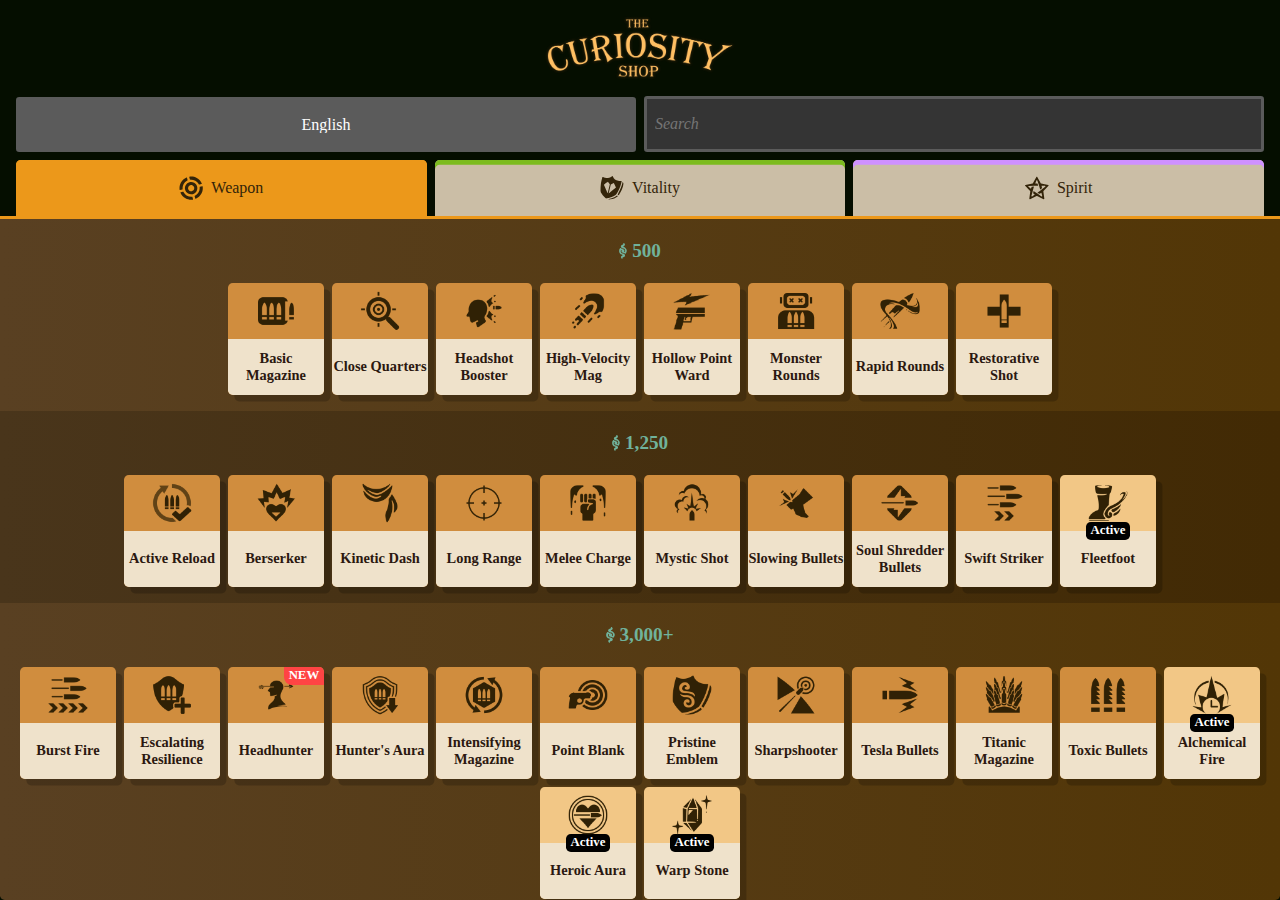
==== index.html @ 11182305 "Add mobile version" ====
<!DOCTYPE html>
<html>
  <head>
    <meta charset="UTF-8" />
    <meta name="viewport" content="width=device-width, initial-scale=1.0" />
    <title>The Curiosity Shop</title>

    <link rel="stylesheet" type="text/css" href="css/style.css" />
    <link rel="stylesheet" type="text/css" href="css/shop.css" />
  </head>
  <body>
    <div class="tier-bonus"><strong></strong><img src="" /><br /><span data-original-text=""></span></div>
    <div class="sidebar-container">
      <div class="sidebar-logo"><img src="images/shop/shop_logo_psd.png" /></div>
      <div class="sidebar-info">
        <span data-original-text="BrowseItems_Title">Browse Items</span>
        <div data-original-text="BrowseItems_Desc">Browse through the item catalog to get yourself ready for your next match!</div>
      </div>
    </div>
    <div class="shop-container">
      <div class="shop-header">
        <div class="shop-tab">
          <button data-tab="weapon">
            <div class="shop-icon"><img src="images/hud/core/icon_courage.svg" /></div>
            <div class="shop-name" data-original-text="CitadelCategoryWeapon">Weapon</div>
          </button>
          <button data-tab="vitality">
            <div class="shop-icon"><img src="images/hud/core/icon_fortitude.svg" /></div>
            <div class="shop-name" data-original-text="CitadelCategoryArmor">Vitality</div>
          </button>
          <button data-tab="spirit">
            <div class="shop-icon"><img src="images/hud/core/icon_spirit.svg" /></div>
            <div class="shop-name" data-original-text="CitadelCategoryTech">Spirit</div>
          </button>
        </div>
        <div class="shop-action">
          <select id="language-select"></select>
          <input type="search" id="search-input" data-original-text="CitadelShopSearch" placeholder="Search" />
        </div>
      </div>
      <div class="shop-divider"></div>

      <div class="shop-content" data-tab="weapon"></div>
      <div class="shop-content" data-tab="vitality"></div>
      <div class="shop-content" data-tab="spirit"></div>
    </div>
    <script type="module" src="js/app.js"></script>
  </body>
</html>
---- css/style.css ----
* {
  box-sizing: border-box;
  font-size: unset;
  font-family: "Retail Demo", serif;
  color: white;
}
body,
html {
  margin: 0;
  padding: 0;
}
body {
  display: flex;
  gap: 4rem;
  background: #050e00;
  padding: 4rem;
  height: 100vh;
}
.sidebar-container {
  flex: 1;
  display: flex;
  flex-direction: column;
  gap: 4rem;
  overflow-y: hidden;
}
.sidebar-logo {
  width: 100%;
}
.sidebar-logo img {
  width: 80%;
}
.sidebar-info {
  display: flex;
  align-items: center;
  justify-content: center;
  flex-direction: column;
  background: #28281f;
  text-align: center;
  padding: 4rem 2rem;
  color: #ffefd7;
  gap: 0.5rem;
  font-size: 0.9rem;
}
.sidebar-info span {
  font-weight: bold;
  font-size: 1.5rem;
  color: inherit;
}
.shop-container {
  display: flex;
  flex-direction: column;
  border-radius: 0.3rem;
  width: 100%;
  height: fit-content;
  max-height: 100%;
  overflow: hidden;
  flex: 3;
}
.shop-header {
  display: flex;
  justify-content: space-between;
  align-items: start;
}
.shop-tab {
  display: flex;
  align-items: flex-end;
  gap: 0.5rem;
}
.shop-tab button {
  display: flex;
  justify-content: center;
  align-items: center;
  gap: 0.5rem;
  cursor: pointer;
  box-shadow: 0 0.3rem 0 0 var(--tab-color) inset;
  border: none;
  border-radius: 0.3rem 0.3rem 0 0;
  background: #cbbea6;
  padding: 0 1.3rem;
  height: 4rem;
  font-weight: 500;
  font-size: 1.5rem;
  word-break: keep-all;
}
.shop-tab button.active {
  background: var(--tab-color);
}
[data-tab="weapon"] {
  --tab-color: #ec981a;
  --tier-color: linear-gradient(to right, #594022, #523606);
  --tier-color-even: linear-gradient(to right, #49351b, #422a04);
  --tier-color-hover: linear-gradient(to right, #755221, #754c0a);
  --tier-bonus-color: #2a2206;
  --ability-color: #d08d3e;
  --ability-color-hover: #fcac4d;
  --ability-color-active: #f2c786;
  --ability-color-active-hover: #fff0a3;
  --ability-icon-filter: brightness(0) saturate(100%) invert(13%) sepia(61%) saturate(524%) hue-rotate(1deg) brightness(96%) contrast(102%);
}
[data-tab="vitality"] {
  --tab-color: #7cbb1e;
  --tier-color: linear-gradient(to right, #4c7215, #2d4706);
  --tier-color-even: linear-gradient(to right, #415f10, #233a04);
  --tier-color-hover: linear-gradient(to right, #557e16, #3e6009);
  --tier-bonus-color: #1b2c00;
  --ability-color: #74b01c;
  --ability-color-hover: #86c920;
  --ability-color-active: #d0f995;
  --ability-color-active-hover: #e3ffa3;
  --ability-icon-filter: brightness(0) saturate(100%) invert(16%) sepia(24%) saturate(2895%) hue-rotate(50deg) brightness(91%) contrast(102%);
}
[data-tab="spirit"] {
  --tab-color: #cf91ff;
  --tier-color: linear-gradient(to right, #372347, #3f2853);
  --tier-color-even: linear-gradient(to right, #331f42, #342046);
  --tier-color-hover: linear-gradient(to right, #5e3f76, #62427c);
  --tier-bonus-color: #2d1d3c;
  --ability-color: #c288f0;
  --ability-color-hover: #de9cff;
  --ability-color-active: #dabef0;
  --ability-color-active-hover: #f9d9ff;
  --ability-icon-filter: brightness(0) saturate(100%) invert(10%) sepia(14%) saturate(5771%) hue-rotate(247deg) brightness(95%) contrast(89%);
}
.shop-icon,
.shop-icon img {
  width: 1.9rem;
  height: 1.9rem;
}
.shop-name {
  color: #332409;
  text-align: center;
  width: min-content;
}
.shop-action {
  display: flex;
  gap: 0.5rem;
  width: 20rem;
}
#search-input {
  border: 0.2rem solid #5b5b5b;
  border-radius: 0.2rem;
  background: #343434;
  padding: 1rem 0.5rem;
  color: white;
  flex: 1;
  min-width: 0;
}
#search-input::placeholder {
  font-style: italic;
}
#language-select {
  align-self: end;
  appearance: none;
  cursor: pointer;
  border: 0.2rem solid #5b5b5b;
  border-radius: 0.2rem;
  background: #5b5b5b;
  padding: 1rem 0.5rem;
  text-align: center;
  color: white;
  flex: 1;
}
#search-input:focus,
#language-select:focus {
  outline: none;
}
#search-input::-webkit-search-cancel-button {
  -webkit-appearance: none;
  cursor: pointer;
  margin-left: 0.4rem;
  background-image: url("data:image/svg+xml;utf8,<svg xmlns='http://www.w3.org/2000/svg' viewBox='0 0 24 24' fill='white'><path d='M19 6.41L17.59 5 12 10.59 6.41 5 5 6.41 10.59 12 5 17.59 6.41 19 12 13.41 17.59 19 19 17.59 13.41 12z'/></svg>");
  width: 1rem;
  height: 1rem;
}
.shop-divider {
  background: var(--tab-color);
  width: 100%;
  height: 0.2rem;
}
.shop-content {
  display: none;
  width: 100%;
  height: 100%;
  overflow: auto;
  margin: 0 auto;
  flex-direction: column;
}
.shop-content.active {
  display: flex;
}

/* Mobile */

@media (max-width: 1440px) {
  body {
    flex-direction: column;
    padding: 0;
    gap: 0;
  }
  .tier-bonus {
    display: none !important;
  }
  .sidebar-container {
    flex: 0 0 auto;
  }
  .sidebar-info {
    display: none;
  }
  .sidebar-logo img {
    width: auto;
    height: 4rem;
    display: block;
    margin: 1em auto;
  }
  .shop-header {
    padding: 0 1rem;
    flex-direction: column-reverse;
    gap: 0.5rem;
  }
  .shop-tab {
    width: 100%;
  }
  .shop-tab button {
    flex: 1;
    padding: 1em 0;
    height: auto;
    max-height: 3.5rem;
  }
  .shop-icon,
  .shop-icon img {
    width: 1.5rem;
    height: 1.5rem;
  }
  .shop-name {
    font-size: 1rem;
  }
  .shop-action {
    width: 100%;
  }
}
---- css/shop.css ----
.tier {
  display: flex;
  position: relative;
  padding: 1.5rem 0;
  background: var(--tier-color);
  transition: 0.3s;
}
.tier:nth-child(even) {
  background: var(--tier-color-even);
}
.tier:hover {
  background: var(--tier-color-hover);
}
.tier:hover .ability {
  background: var(--ability-color-hover);
}
.tier:hover .active-item {
  background: var(--ability-color-active-hover);
}
.tier-cost {
  display: flex;
  flex: 0 0 4rem;
  max-width: 4rem;
  justify-content: center;
  align-items: center;
}
.tier-cost span {
  display: flex;
  gap: 0.3rem;
  align-items: center;
  transform: rotate(-90deg);
  color: #70b29b;
  font-weight: bold;
  font-size: 1.2rem;
}
.tier:hover .tier-cost span {
  filter: brightness(1.4);
}
.tier-cost span img {
  height: 1rem;
}
.tier-bonus {
  display: none;
  position: absolute;
  text-align: center;
  padding: 0.5rem;
  border-radius: 0.3rem;
  background: var(--tier-bonus-color);
  font-weight: 600;
}
.tier-bonus strong {
  font-size: 1.2rem;
  color: white;
}
.tier-bonus img {
  width: 1.2rem;
  height: 1.2rem;
}
.tier-bonus span {
  color: var(--tab-color);
  white-space: nowrap;
}
.ability-grid {
  display: flex;
  flex-wrap: wrap;
  gap: 0.8rem;
}
.ability {
  display: flex;
  flex-direction: column;
  justify-content: center;
  align-items: center;
  box-shadow: 0.4rem 0.4rem rgba(0, 0, 0, 0.2);
  border-radius: 0.3rem;
  background: var(--ability-color);
  width: 6rem;
  height: 7rem;
  overflow: hidden;
}
.icon-container {
  display: flex;
  justify-content: center;
  align-items: center;
  height: 50%;
}
.icon-container img {
  width: 2.5rem;
  height: 2.5rem;
  filter: var(--ability-icon-filter);
}
.label {
  display: flex;
  justify-content: center;
  align-items: center;
  box-sizing: border-box;
  background: #efe2cb;
  width: 100%;
  height: 50%;
  color: #2b1810;
  font-weight: bold;
  font-size: 0.9rem;
  text-align: center;
}
.active-item {
  position: relative;
  background: var(--ability-color-active);
}
.active-item::before {
  position: absolute;
  border-radius: 0.3rem;
  background: black;
  padding: 0.1rem 0.3rem;
  content: var(--active-label);
  color: white;
  font-size: 0.8rem;
  text-align: center;
  font-weight: bold;
}
.new-item {
  position: relative;
}
.new-item::after {
  position: absolute;
  top: 0;
  right: 0;
  border-radius: 0 0 0 0.5rem;
  background: #ff4444;
  padding: 0.1rem 0.3rem;
  content: var(--new-label);
  color: white;
  font-size: 0.8rem;
  font-weight: bold;
}
.link-item {
  position: relative;
}

/* Mobile */

@media (max-width: 1440px) {
  .tier {
    display: flex;
    flex-direction: column;
    padding: 1rem;
    gap: 1rem;
  }
  .tier-cost {
    display: flex;
    flex: 0 0 2rem;
    max-width: 100%;
  }
  .tier-cost span {
    transform: none;
  }
  .tier:hover .tier-cost span {
    filter: brightness(1.4);
  }
  .tier-cost span img {
    height: 1rem;
  }
  .ability-grid {
    display: flex;
    justify-content: center;
    gap: 0.5rem;
  }
}
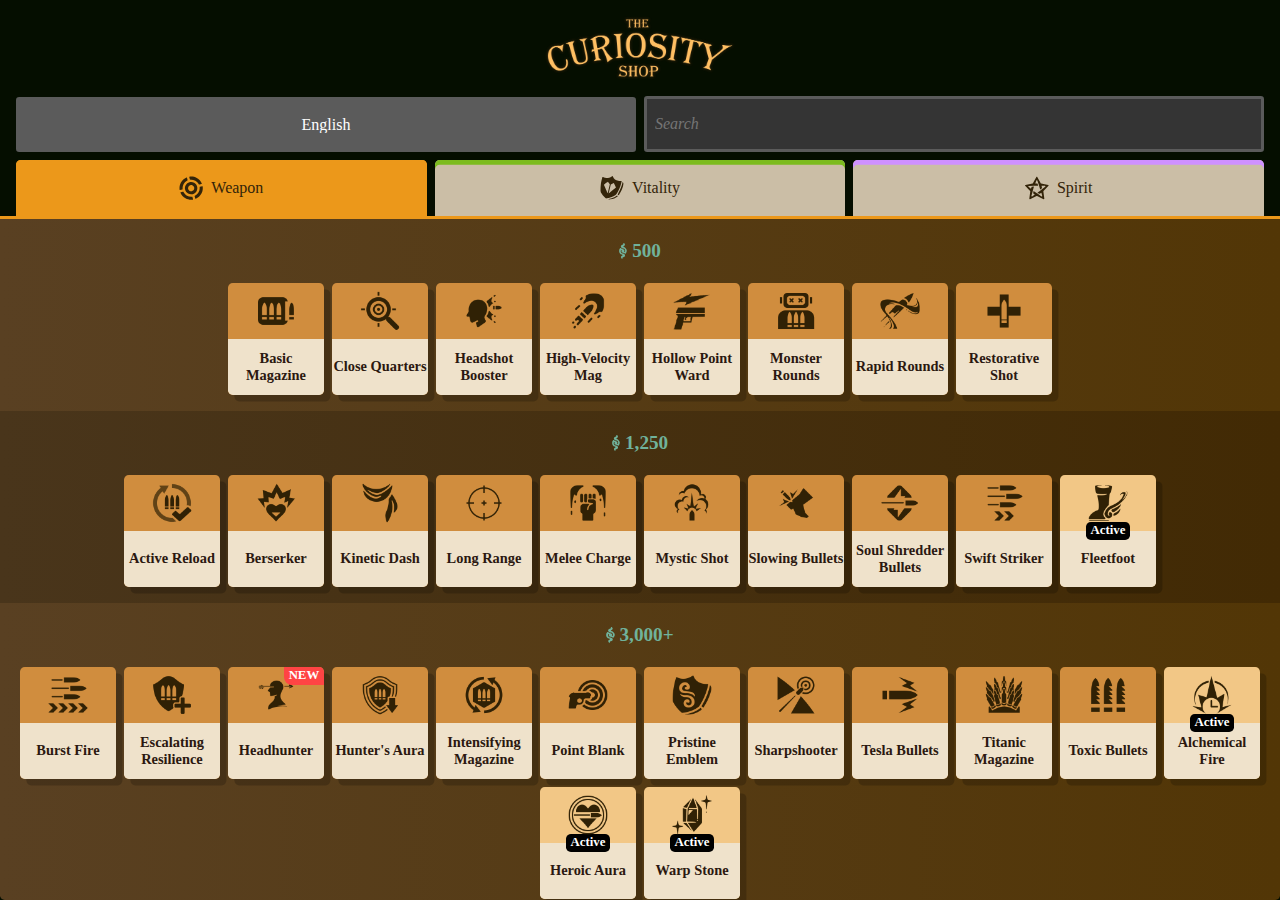
==== commit d6faeaa6: "Rename div and data tags" ====
--- a/index.html
+++ b/index.html
@@ -9,12 +9,12 @@
     <link rel="stylesheet" type="text/css" href="css/shop.css" />
   </head>
   <body>
-    <div class="tier-bonus"><strong></strong><img src="" /><br /><span data-original-text=""></span></div>
+    <div class="tier-bonus"><strong></strong><img src="" /><br /><span data-text=""></span></div>
     <div class="sidebar-container">
       <div class="sidebar-logo"><img src="images/shop/shop_logo_psd.png" /></div>
       <div class="sidebar-info">
-        <span data-original-text="BrowseItems_Title">Browse Items</span>
-        <div data-original-text="BrowseItems_Desc">Browse through the item catalog to get yourself ready for your next match!</div>
+        <span data-text="BrowseItems_Title">Browse Items</span>
+        <div data-text="BrowseItems_Desc">Browse through the item catalog to get yourself ready for your next match!</div>
       </div>
     </div>
     <div class="shop-container">
@@ -22,20 +22,20 @@
         <div class="shop-tab">
           <button data-tab="weapon">
             <div class="shop-icon"><img src="images/hud/core/icon_courage.svg" /></div>
-            <div class="shop-name" data-original-text="CitadelCategoryWeapon">Weapon</div>
+            <div class="shop-name" data-text="CitadelCategoryWeapon">Weapon</div>
           </button>
           <button data-tab="vitality">
             <div class="shop-icon"><img src="images/hud/core/icon_fortitude.svg" /></div>
-            <div class="shop-name" data-original-text="CitadelCategoryArmor">Vitality</div>
+            <div class="shop-name" data-text="CitadelCategoryArmor">Vitality</div>
           </button>
           <button data-tab="spirit">
             <div class="shop-icon"><img src="images/hud/core/icon_spirit.svg" /></div>
-            <div class="shop-name" data-original-text="CitadelCategoryTech">Spirit</div>
+            <div class="shop-name" data-text="CitadelCategoryTech">Spirit</div>
           </button>
         </div>
         <div class="shop-action">
           <select id="language-select"></select>
-          <input type="search" id="search-input" data-original-text="CitadelShopSearch" placeholder="Search" />
+          <input type="search" id="search-input" data-text="CitadelShopSearch" placeholder="Search" />
         </div>
       </div>
       <div class="shop-divider"></div>
--- a/css/shop.css
+++ b/css/shop.css
@@ -60,7 +60,7 @@
   color: var(--tab-color);
   white-space: nowrap;
 }
-.ability-grid {
+.ability-container {
   display: flex;
   flex-wrap: wrap;
   gap: 0.8rem;
@@ -77,18 +77,18 @@
   height: 7rem;
   overflow: hidden;
 }
-.icon-container {
+.ability-icon {
   display: flex;
   justify-content: center;
   align-items: center;
   height: 50%;
 }
-.icon-container img {
+.ability-icon img {
   width: 2.5rem;
   height: 2.5rem;
   filter: var(--ability-icon-filter);
 }
-.label {
+.ability-name {
   display: flex;
   justify-content: center;
   align-items: center;
@@ -110,7 +110,7 @@
   border-radius: 0.3rem;
   background: black;
   padding: 0.1rem 0.3rem;
-  content: var(--active-label);
+  content: var(--active-badge);
   color: white;
   font-size: 0.8rem;
   text-align: center;
@@ -126,7 +126,7 @@
   border-radius: 0 0 0 0.5rem;
   background: #ff4444;
   padding: 0.1rem 0.3rem;
-  content: var(--new-label);
+  content: var(--new-badge);
   color: white;
   font-size: 0.8rem;
   font-weight: bold;
@@ -158,7 +158,7 @@
   .tier-cost span img {
     height: 1rem;
   }
-  .ability-grid {
+  .ability-container {
     display: flex;
     justify-content: center;
     gap: 0.5rem;
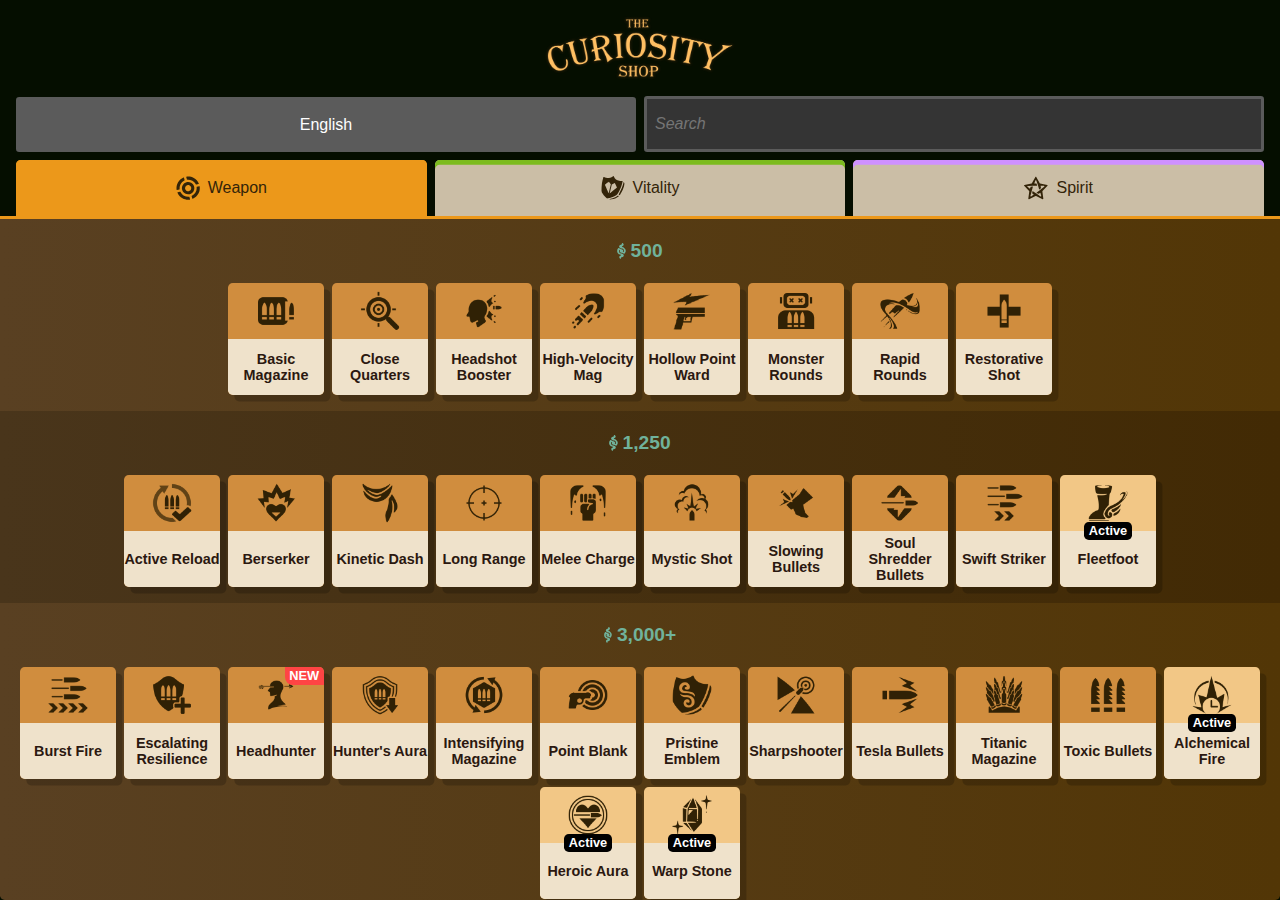
==== commit 813ff270: "Add ability language popup" ====
--- a/index.html
+++ b/index.html
@@ -10,6 +10,14 @@
   </head>
   <body>
     <div class="tier-bonus"><strong></strong><img src="" /><br /><span data-text=""></span></div>
+    <div class="ability-info">
+      <div class="info-header">
+        <div class="info-name"></div>
+        <div class="info-cost"></div>
+      </div>
+      <div class="info-language-container"></div>
+    </div>
+
     <div class="sidebar-container">
       <div class="sidebar-logo"><img src="images/shop/shop_logo_psd.png" /></div>
       <div class="sidebar-info">
--- a/css/style.css
+++ b/css/style.css
@@ -1,7 +1,67 @@
+.ability-info {
+  display: none;
+  position: relative;
+  flex-direction: column;
+  border-radius: 0.5em;
+  background-color: #80550f;
+  width: 20em;
+  overflow: hidden;
+  color: #c5b7a8;
+  z-index: 100;
+}
+.info-header {
+  display: flex;
+  flex-direction: column;
+  background: #c97b01;
+  padding: 1em;
+  color: white;
+  font-weight: bold;
+}
+.info-name {
+  margin: 0;
+  font-size: 1.3em;
+  text-shadow: 0.1em 0.1em rgba(0, 0, 0, 0.1);
+}
+.info-cost {
+  display: flex;
+  gap: 0.3rem;
+  color: #70b29b;
+  font-size: 1.1em;
+}
+.info-cost img {
+  height: 1.5rem;
+}
+.info-language-container {
+  display: flex;
+  flex-direction: column;
+  padding: 1em;
+  gap: 0.5rem;
+}
+.info-language {
+  display: flex;
+  align-items: center;
+  background: var(--tier-color);
+}
+
+.info-localized {
+  display: flex;
+  justify-content: center;
+  background-color: #6c4600;
+  font-weight: bold;
+  flex: 1;
+  min-height: 1.5rem;
+  border-radius: 0.3rem;
+}
+
+.info-localized-name {
+  flex: 2;
+  padding: 0 1rem;
+}
+
 * {
   box-sizing: border-box;
   font-size: unset;
-  font-family: "Retail Demo", serif;
+  font-family: "Retail Demo", sans-serif;
   color: white;
 }
 body,
@@ -197,9 +257,6 @@
     padding: 0;
     gap: 0;
   }
-  .tier-bonus {
-    display: none !important;
-  }
   .sidebar-container {
     flex: 0 0 auto;
   }
--- a/css/shop.css
+++ b/css/shop.css
@@ -152,6 +152,9 @@
   .tier-cost span {
     transform: none;
   }
+  .tier-bonus {
+    display: none !important;
+  }
   .tier:hover .tier-cost span {
     filter: brightness(1.4);
   }
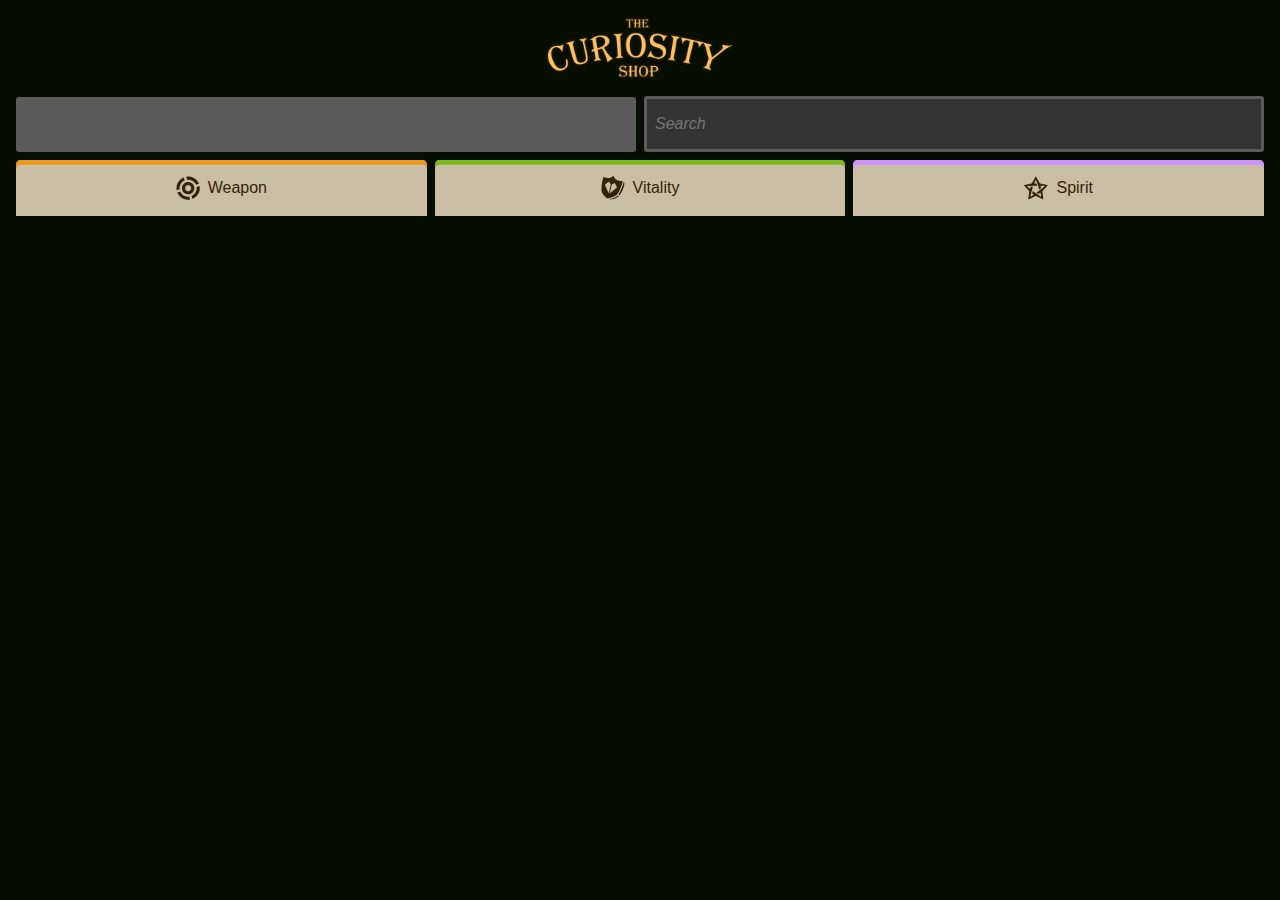
==== commit ddc3db08: "Add mobile support for abilityInfo.js" ====
--- a/index.html
+++ b/index.html
@@ -16,6 +16,7 @@
         <div class="info-cost"></div>
       </div>
       <div class="info-language-container"></div>
+      <div class="info-close"><img src="/images/control_icons/x_close_png.png" /></div>
     </div>
 
     <div class="sidebar-container">
--- a/css/style.css
+++ b/css/style.css
@@ -12,7 +12,7 @@
 .info-header {
   display: flex;
   flex-direction: column;
-  background: #c97b01;
+  background: var(--tab-color);
   padding: 1em;
   color: white;
   font-weight: bold;
@@ -46,7 +46,7 @@
 .info-localized {
   display: flex;
   justify-content: center;
-  background-color: #6c4600;
+  background-color: var(--tier-bonus-color);
   font-weight: bold;
   flex: 1;
   min-height: 1.5rem;
@@ -56,6 +56,9 @@
 .info-localized-name {
   flex: 2;
   padding: 0 1rem;
+}
+.info-close {
+  display: none;
 }
 
 * {
@@ -227,8 +230,7 @@
 #search-input::-webkit-search-cancel-button {
   -webkit-appearance: none;
   cursor: pointer;
-  margin-left: 0.4rem;
-  background-image: url("data:image/svg+xml;utf8,<svg xmlns='http://www.w3.org/2000/svg' viewBox='0 0 24 24' fill='white'><path d='M19 6.41L17.59 5 12 10.59 6.41 5 5 6.41 10.59 12 5 17.59 6.41 19 12 13.41 17.59 19 19 17.59 13.41 12z'/></svg>");
+  background: center/100% url("../images/control_icons/x_close_png.png");
   width: 1rem;
   height: 1rem;
 }
@@ -294,4 +296,20 @@
   .shop-action {
     width: 100%;
   }
-}
+  .ability-info {
+    width: 90%;
+    max-height: 90%;
+    box-shadow: 0.4rem 0.4rem rgba(0, 0, 0, 0.2);
+  }
+  .info-language-container {
+    overflow: scroll;
+  }
+  .info-close {
+    display: block;
+    text-align: center;
+    width: 100%;
+    background: var(--tier-bonus-color);
+    height: 3rem;
+    align-content: center;
+  }
+}
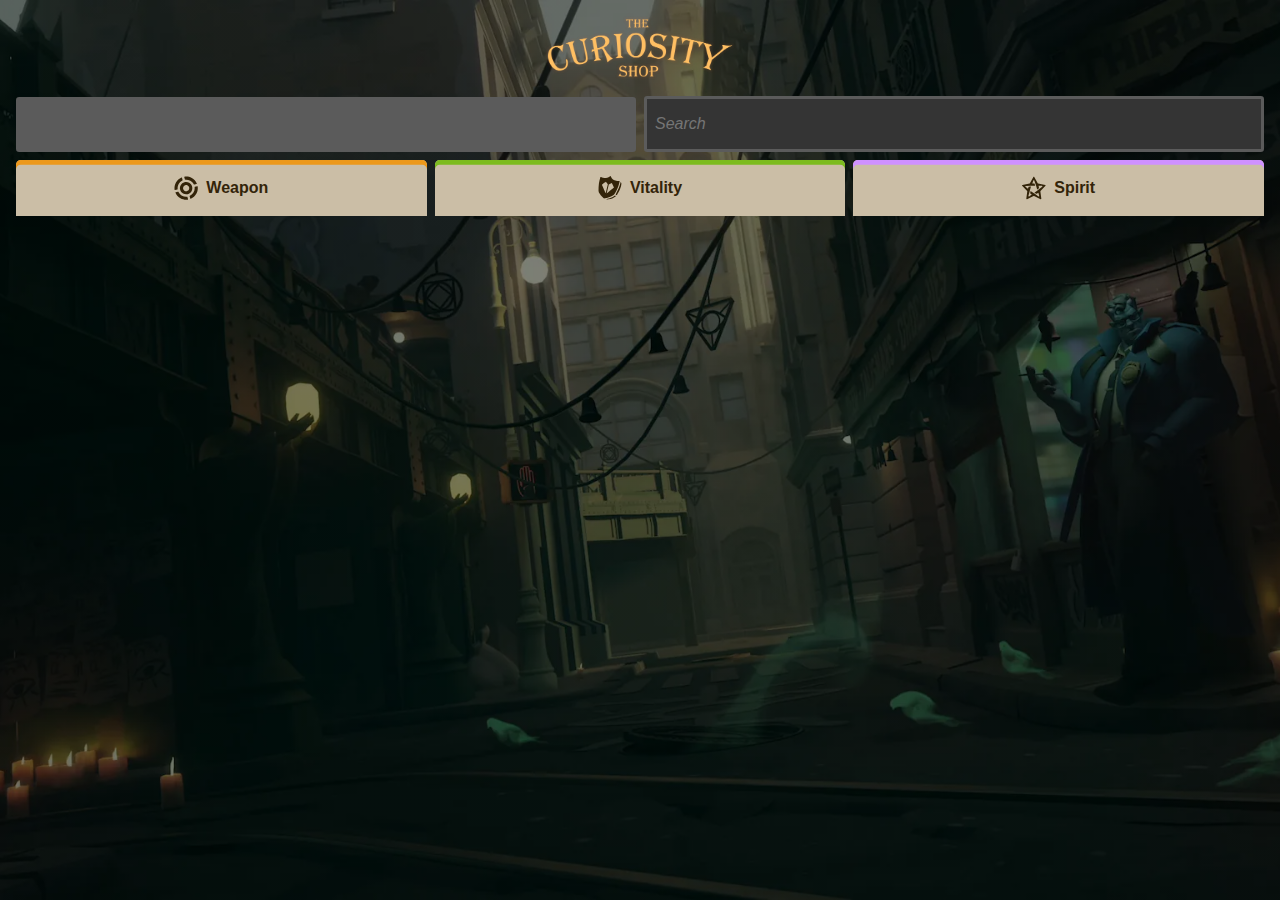
==== commit 79d03a78: "Update styles" ====
--- a/index.html
+++ b/index.html
@@ -9,8 +9,11 @@
     <link rel="stylesheet" type="text/css" href="css/shop.css" />
   </head>
   <body>
-    <div class="tier-bonus"><strong></strong><img src="" /><br /><span data-text=""></span></div>
-    <div class="ability-info">
+    <div class="tier-bonus-container">
+      <div class="tier-bonus-value"><span></span><img src="" /></div>
+      <div class="tier-bonus-label" data-text=""></div>
+    </div>
+    <div class="info-container">
       <div class="info-header">
         <div class="info-name"></div>
         <div class="info-cost"></div>
--- a/css/style.css
+++ b/css/style.css
@@ -1,71 +1,8 @@
-.ability-info {
-  display: none;
-  position: relative;
-  flex-direction: column;
-  border-radius: 0.5em;
-  background-color: #80550f;
-  width: 20em;
-  overflow: hidden;
-  color: #c5b7a8;
-  z-index: 100;
-}
-.info-header {
-  display: flex;
-  flex-direction: column;
-  background: var(--tab-color);
-  padding: 1em;
-  color: white;
-  font-weight: bold;
-}
-.info-name {
-  margin: 0;
-  font-size: 1.3em;
-  text-shadow: 0.1em 0.1em rgba(0, 0, 0, 0.1);
-}
-.info-cost {
-  display: flex;
-  gap: 0.3rem;
-  color: #70b29b;
-  font-size: 1.1em;
-}
-.info-cost img {
-  height: 1.5rem;
-}
-.info-language-container {
-  display: flex;
-  flex-direction: column;
-  padding: 1em;
-  gap: 0.5rem;
-}
-.info-language {
-  display: flex;
-  align-items: center;
-  background: var(--tier-color);
-}
-
-.info-localized {
-  display: flex;
-  justify-content: center;
-  background-color: var(--tier-bonus-color);
-  font-weight: bold;
-  flex: 1;
-  min-height: 1.5rem;
-  border-radius: 0.3rem;
-}
-
-.info-localized-name {
-  flex: 2;
-  padding: 0 1rem;
-}
-.info-close {
-  display: none;
-}
-
 * {
   box-sizing: border-box;
+  color: white;
   font-size: unset;
   font-family: "Retail Demo", sans-serif;
-  color: white;
 }
 body,
 html {
@@ -75,13 +12,15 @@
 body {
   display: flex;
   gap: 4rem;
-  background: #050e00;
+  background: linear-gradient(rgba(0, 0, 0, 0.5), rgba(0, 0, 0, 0.5)), url("../images/menu_streets.webp") center/cover no-repeat;
+
   padding: 4rem;
   height: 100vh;
+  overflow: hidden;
 }
 .sidebar-container {
+  display: flex;
   flex: 1;
-  display: flex;
   flex-direction: column;
   gap: 4rem;
   overflow-y: hidden;
@@ -94,30 +33,30 @@
 }
 .sidebar-info {
   display: flex;
+  flex-direction: column;
+  justify-content: center;
   align-items: center;
-  justify-content: center;
-  flex-direction: column;
+  gap: 0.5rem;
   background: #28281f;
-  text-align: center;
   padding: 4rem 2rem;
   color: #ffefd7;
-  gap: 0.5rem;
   font-size: 0.9rem;
+  text-align: center;
 }
 .sidebar-info span {
+  color: inherit;
   font-weight: bold;
   font-size: 1.5rem;
-  color: inherit;
 }
 .shop-container {
   display: flex;
+  flex: 3;
   flex-direction: column;
   border-radius: 0.3rem;
   width: 100%;
   height: fit-content;
   max-height: 100%;
   overflow: hidden;
-  flex: 3;
 }
 .shop-header {
   display: flex;
@@ -150,10 +89,12 @@
 }
 [data-tab="weapon"] {
   --tab-color: #ec981a;
-  --tier-color: linear-gradient(to right, #594022, #523606);
-  --tier-color-even: linear-gradient(to right, #49351b, #422a04);
-  --tier-color-hover: linear-gradient(to right, #755221, #754c0a);
+  --tier-color: #594022;
+  --tier-color-even: #49351b;
+  --tier-color-hover: #755221;
   --tier-bonus-color: #2a2206;
+  --info-color: #be7f1e;
+  --info-color-alt: #614512;
   --ability-color: #d08d3e;
   --ability-color-hover: #fcac4d;
   --ability-color-active: #f2c786;
@@ -162,10 +103,12 @@
 }
 [data-tab="vitality"] {
   --tab-color: #7cbb1e;
-  --tier-color: linear-gradient(to right, #4c7215, #2d4706);
-  --tier-color-even: linear-gradient(to right, #415f10, #233a04);
-  --tier-color-hover: linear-gradient(to right, #557e16, #3e6009);
+  --tier-color: #4c7215;
+  --tier-color-even: #415f10;
+  --tier-color-hover: #557e16;
   --tier-bonus-color: #1b2c00;
+  --info-color: #6e9728;
+  --info-color-alt: #425a17;
   --ability-color: #74b01c;
   --ability-color-hover: #86c920;
   --ability-color-active: #d0f995;
@@ -174,10 +117,12 @@
 }
 [data-tab="spirit"] {
   --tab-color: #cf91ff;
-  --tier-color: linear-gradient(to right, #372347, #3f2853);
-  --tier-color-even: linear-gradient(to right, #331f42, #342046);
-  --tier-color-hover: linear-gradient(to right, #5e3f76, #62427c);
+  --tier-color: #372347;
+  --tier-color-even: #2b1c3b;
+  --tier-color-hover: #5e3f76;
   --tier-bonus-color: #2d1d3c;
+  --info-color: #8658b1;
+  --info-color-alt: #4b2a69;
   --ability-color: #c288f0;
   --ability-color-hover: #de9cff;
   --ability-color-active: #dabef0;
@@ -190,9 +135,10 @@
   height: 1.9rem;
 }
 .shop-name {
+  width: min-content;
   color: #332409;
+  font-weight: 600;
   text-align: center;
-  width: min-content;
 }
 .shop-action {
   display: flex;
@@ -200,18 +146,26 @@
   width: 20rem;
 }
 #search-input {
+  flex: 1;
   border: 0.2rem solid #5b5b5b;
   border-radius: 0.2rem;
   background: #343434;
   padding: 1rem 0.5rem;
+  min-width: 0;
   color: white;
-  flex: 1;
-  min-width: 0;
+}
+#search-input:hover {
+  border: 0.2rem solid #5b5b5b;
 }
 #search-input::placeholder {
   font-style: italic;
+  transition: 0.3s;
+}
+#search-input:focus::placeholder {
+  opacity: 0;
 }
 #language-select {
+  flex: 1;
   align-self: end;
   appearance: none;
   cursor: pointer;
@@ -219,9 +173,8 @@
   border-radius: 0.2rem;
   background: #5b5b5b;
   padding: 1rem 0.5rem;
+  color: white;
   text-align: center;
-  color: white;
-  flex: 1;
 }
 #search-input:focus,
 #language-select:focus {
@@ -233,19 +186,26 @@
   background: center/100% url("../images/control_icons/x_close_png.png");
   width: 1rem;
   height: 1rem;
+  opacity: 0.5;
+  transition: 0.5s;
+}
+#search-input::-webkit-search-cancel-button:hover {
+  opacity: 1;
+  transform: scale(1.2);
 }
 .shop-divider {
   background: var(--tab-color);
   width: 100%;
-  height: 0.2rem;
+  height: 0.4rem;
+  min-height: 0.4rem;
 }
 .shop-content {
   display: none;
+  flex-direction: column;
+  margin: 0 auto;
   width: 100%;
   height: 100%;
   overflow: auto;
-  margin: 0 auto;
-  flex-direction: column;
 }
 .shop-content.active {
   display: flex;
@@ -256,8 +216,8 @@
 @media (max-width: 1440px) {
   body {
     flex-direction: column;
+    gap: 0;
     padding: 0;
-    gap: 0;
   }
   .sidebar-container {
     flex: 0 0 auto;
@@ -266,22 +226,22 @@
     display: none;
   }
   .sidebar-logo img {
+    display: block;
+    margin: 1rem auto;
     width: auto;
     height: 4rem;
-    display: block;
-    margin: 1em auto;
   }
   .shop-header {
-    padding: 0 1rem;
     flex-direction: column-reverse;
     gap: 0.5rem;
+    padding: 0 1rem;
   }
   .shop-tab {
     width: 100%;
   }
   .shop-tab button {
     flex: 1;
-    padding: 1em 0;
+    padding: 1rem 0;
     height: auto;
     max-height: 3.5rem;
   }
@@ -296,20 +256,4 @@
   .shop-action {
     width: 100%;
   }
-  .ability-info {
-    width: 90%;
-    max-height: 90%;
-    box-shadow: 0.4rem 0.4rem rgba(0, 0, 0, 0.2);
-  }
-  .info-language-container {
-    overflow: scroll;
-  }
-  .info-close {
-    display: block;
-    text-align: center;
-    width: 100%;
-    background: var(--tier-bonus-color);
-    height: 3rem;
-    align-content: center;
-  }
-}
+}
--- a/css/shop.css
+++ b/css/shop.css
@@ -1,9 +1,9 @@
 .tier {
   display: flex;
   position: relative;
+  transition: 0.3s;
+  background: var(--tier-color);
   padding: 1.5rem 0;
-  background: var(--tier-color);
-  transition: 0.3s;
 }
 .tier:nth-child(even) {
   background: var(--tier-color-even);
@@ -20,14 +20,14 @@
 .tier-cost {
   display: flex;
   flex: 0 0 4rem;
+  justify-content: center;
+  align-items: center;
   max-width: 4rem;
-  justify-content: center;
-  align-items: center;
 }
 .tier-cost span {
   display: flex;
+  align-items: center;
   gap: 0.3rem;
-  align-items: center;
   transform: rotate(-90deg);
   color: #70b29b;
   font-weight: bold;
@@ -39,44 +39,55 @@
 .tier-cost span img {
   height: 1rem;
 }
-.tier-bonus {
+.tier-bonus-container {
   display: none;
+  flex-direction: column;
   position: absolute;
-  text-align: center;
-  padding: 0.5rem;
   border-radius: 0.3rem;
   background: var(--tier-bonus-color);
+  padding: 0.3rem 1rem;
   font-weight: 600;
-}
-.tier-bonus strong {
+  text-align: center;
+  font-weight: bold;
+}
+.tier-bonus-value {
+  display: flex;
+  justify-content: center;
+  align-items: center;
+  gap: 0.5rem;
+  color: white;
   font-size: 1.2rem;
-  color: white;
-}
-.tier-bonus img {
+}
+.tier-bonus-value img {
   width: 1.2rem;
   height: 1.2rem;
 }
-.tier-bonus span {
+.tier-bonus-label {
   color: var(--tab-color);
   white-space: nowrap;
 }
 .ability-container {
   display: flex;
   flex-wrap: wrap;
-  gap: 0.8rem;
+  gap: 0.7rem;
 }
 .ability {
   display: flex;
   flex-direction: column;
   justify-content: center;
   align-items: center;
-  box-shadow: 0.4rem 0.4rem rgba(0, 0, 0, 0.2);
+  transition: 0.1s;
+  box-shadow: 0.3rem 0.3rem rgba(0, 0, 0, 0.2);
   border-radius: 0.3rem;
   background: var(--ability-color);
   width: 6rem;
   height: 7rem;
   overflow: hidden;
 }
+.ability:hover {
+  transform: scale(1.05);
+  box-shadow: 0.1rem 0.1rem rgba(0, 0, 0, 0.2);
+}
 .ability-icon {
   display: flex;
   justify-content: center;
@@ -84,9 +95,9 @@
   height: 50%;
 }
 .ability-icon img {
+  filter: var(--ability-icon-filter);
   width: 2.5rem;
   height: 2.5rem;
-  filter: var(--ability-icon-filter);
 }
 .ability-name {
   display: flex;
@@ -107,32 +118,77 @@
 }
 .active-item::before {
   position: absolute;
-  border-radius: 0.3rem;
+  border-radius: 0.2rem;
   background: black;
-  padding: 0.1rem 0.3rem;
+  padding: 0.1rem auto;
+  width: 4rem;
   content: var(--active-badge);
   color: white;
+  font-weight: bold;
   font-size: 0.8rem;
   text-align: center;
-  font-weight: bold;
-}
-.new-item {
+}
+.info-container {
+  display: none;
   position: relative;
-}
-.new-item::after {
-  position: absolute;
-  top: 0;
-  right: 0;
-  border-radius: 0 0 0 0.5rem;
-  background: #ff4444;
-  padding: 0.1rem 0.3rem;
-  content: var(--new-badge);
+  flex-direction: column;
+  z-index: 100;
+  box-shadow: rgba(0, 0, 0, 0.5) 0 0 1rem;
+  border-radius: 0.5rem;
+  background-color: var(--tier-color-hover);
+  width: 20rem;
+  overflow: hidden;
+  color: #c5b7a8;
+}
+.info-header {
+  display: flex;
+  flex-direction: column;
+  background: var(--info-color);
+  padding: 1rem;
   color: white;
-  font-size: 0.8rem;
-  font-weight: bold;
-}
-.link-item {
-  position: relative;
+  font-weight: bold;
+}
+.info-name {
+  margin: 0;
+  font-size: 1.3rem;
+  text-shadow: 0.1rem 0.1rem rgba(0, 0, 0, 0.1);
+}
+.info-cost {
+  display: flex;
+  gap: 0.3rem;
+  filter: brightness(1.4);
+  color: #70b29b;
+  font-size: 1.1rem;
+}
+.info-cost img {
+  height: 1.5rem;
+}
+.info-language-container {
+  display: flex;
+  flex-direction: column;
+  gap: 0.3rem;
+  padding: 1rem;
+}
+.info-language {
+  display: flex;
+  align-items: center;
+}
+.info-localized {
+  display: flex;
+  align-items: center;
+  flex: 1;
+  justify-content: center;
+  border-radius: 0.3rem;
+  background-color: var(--info-color-alt);
+  min-height: 2rem;
+  font-weight: bold;
+}
+.info-localized-name {
+  flex: 2;
+  padding: 0 1rem;
+}
+.info-close {
+  display: none;
 }
 
 /* Mobile */
@@ -141,8 +197,8 @@
   .tier {
     display: flex;
     flex-direction: column;
+    gap: 1rem;
     padding: 1rem;
-    gap: 1rem;
   }
   .tier-cost {
     display: flex;
@@ -152,7 +208,7 @@
   .tier-cost span {
     transform: none;
   }
-  .tier-bonus {
+  .tier-bonus-container {
     display: none !important;
   }
   .tier:hover .tier-cost span {
@@ -166,4 +222,20 @@
     justify-content: center;
     gap: 0.5rem;
   }
-}
+  .info-container {
+    width: 90%;
+    max-height: 90%;
+  }
+  .info-language-container {
+    overflow-y: scroll;
+  }
+  .info-close {
+    display: block;
+    align-content: center;
+    cursor: pointer;
+    background: var(--tier-bonus-color);
+    width: 100%;
+    height: 3rem;
+    text-align: center;
+  }
+}
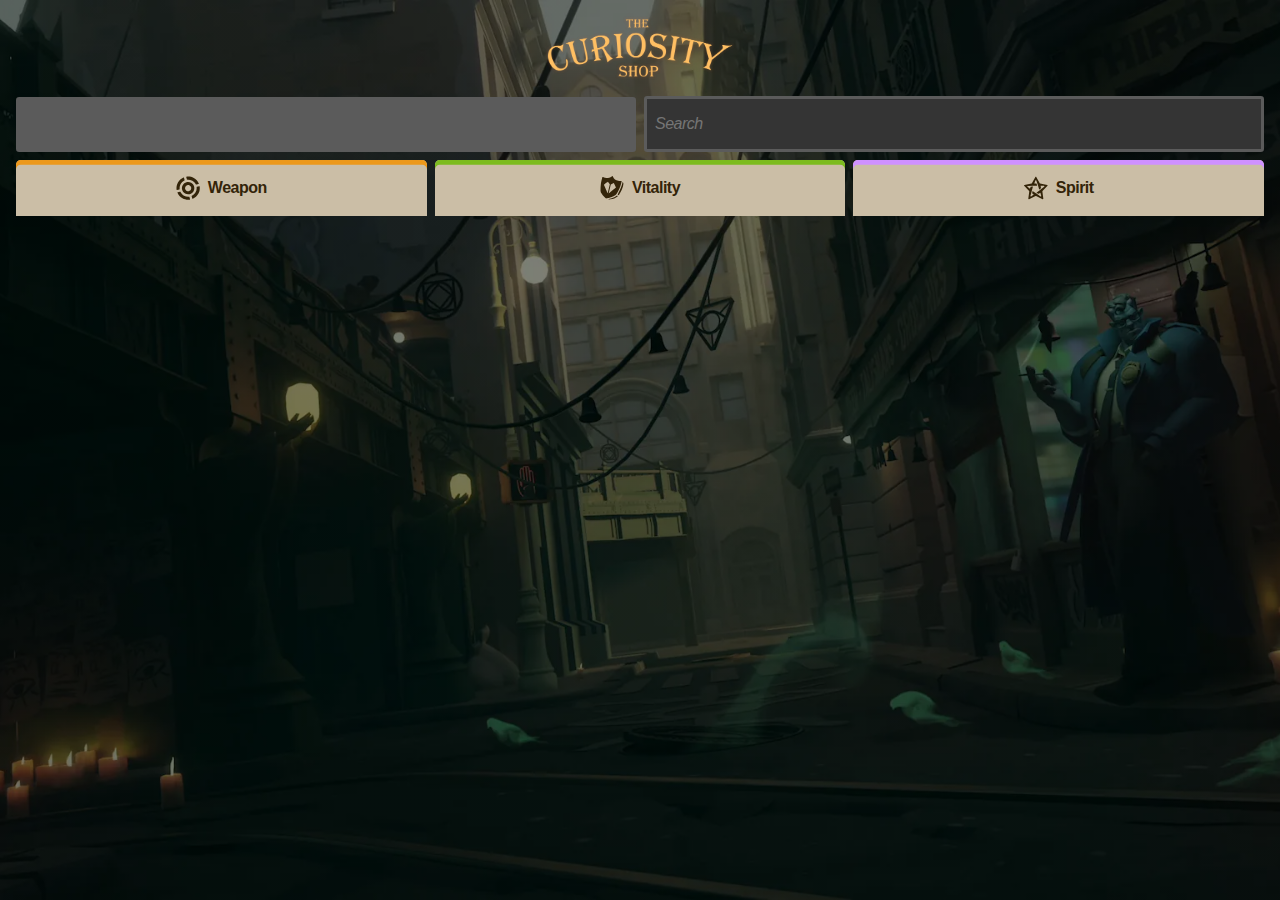
==== commit 59bd1a67: "Update HTML metadata" ====
--- a/index.html
+++ b/index.html
@@ -3,8 +3,12 @@
   <head>
     <meta charset="UTF-8" />
     <meta name="viewport" content="width=device-width, initial-scale=1.0" />
-    <title>The Curiosity Shop</title>
+    <meta name="description" content="Localized Web Version of The Curiosity Shop from Deadlock by Valve." />
+    <link rel="icon" href="images/favicon.svg" type="image/x-icon" />
+    <link rel="apple-touch-icon" href="images/apple-touch-icon.png" />
+    <meta name="theme-color" content="#28281f" />
 
+    <title>The Curiosity Web</title>
     <link rel="stylesheet" type="text/css" href="css/style.css" />
     <link rel="stylesheet" type="text/css" href="css/shop.css" />
   </head>
--- a/css/style.css
+++ b/css/style.css
@@ -1,8 +1,25 @@
+@font-face {
+  font-family: "Radiance";
+  src: url("https://steamcdn-a.akamaihd.net/apps/underlords/fonts/Radiance-Regular.woff") format("woff");
+  font-weight: 400;
+}
+@font-face {
+  font-family: "Radiance";
+  src: url("https://cdn.akamai.steamstatic.com/apps/dota2/fonts/radiance-semibold.woff") format("woff");
+  font-weight: 600;
+}
+@font-face {
+  font-family: "Radiance";
+  src: url("https://steamcdn-a.akamaihd.net/apps/underlords/fonts/Radiance-Bold.woff") format("woff");
+  font-weight: 700;
+}
+
 * {
   box-sizing: border-box;
   color: white;
   font-size: unset;
-  font-family: "Retail Demo", sans-serif;
+  font-family: "Radiance", sans-serif;
+  letter-spacing: -0.5px;
 }
 body,
 html {
@@ -13,7 +30,6 @@
   display: flex;
   gap: 4rem;
   background: linear-gradient(rgba(0, 0, 0, 0.5), rgba(0, 0, 0, 0.5)), url("../images/menu_streets.webp") center/cover no-repeat;
-
   padding: 4rem;
   height: 100vh;
   overflow: hidden;
@@ -80,7 +96,7 @@
   background: #cbbea6;
   padding: 0 1.3rem;
   height: 4rem;
-  font-weight: 500;
+  font-weight: 600;
   font-size: 1.5rem;
   word-break: keep-all;
 }
